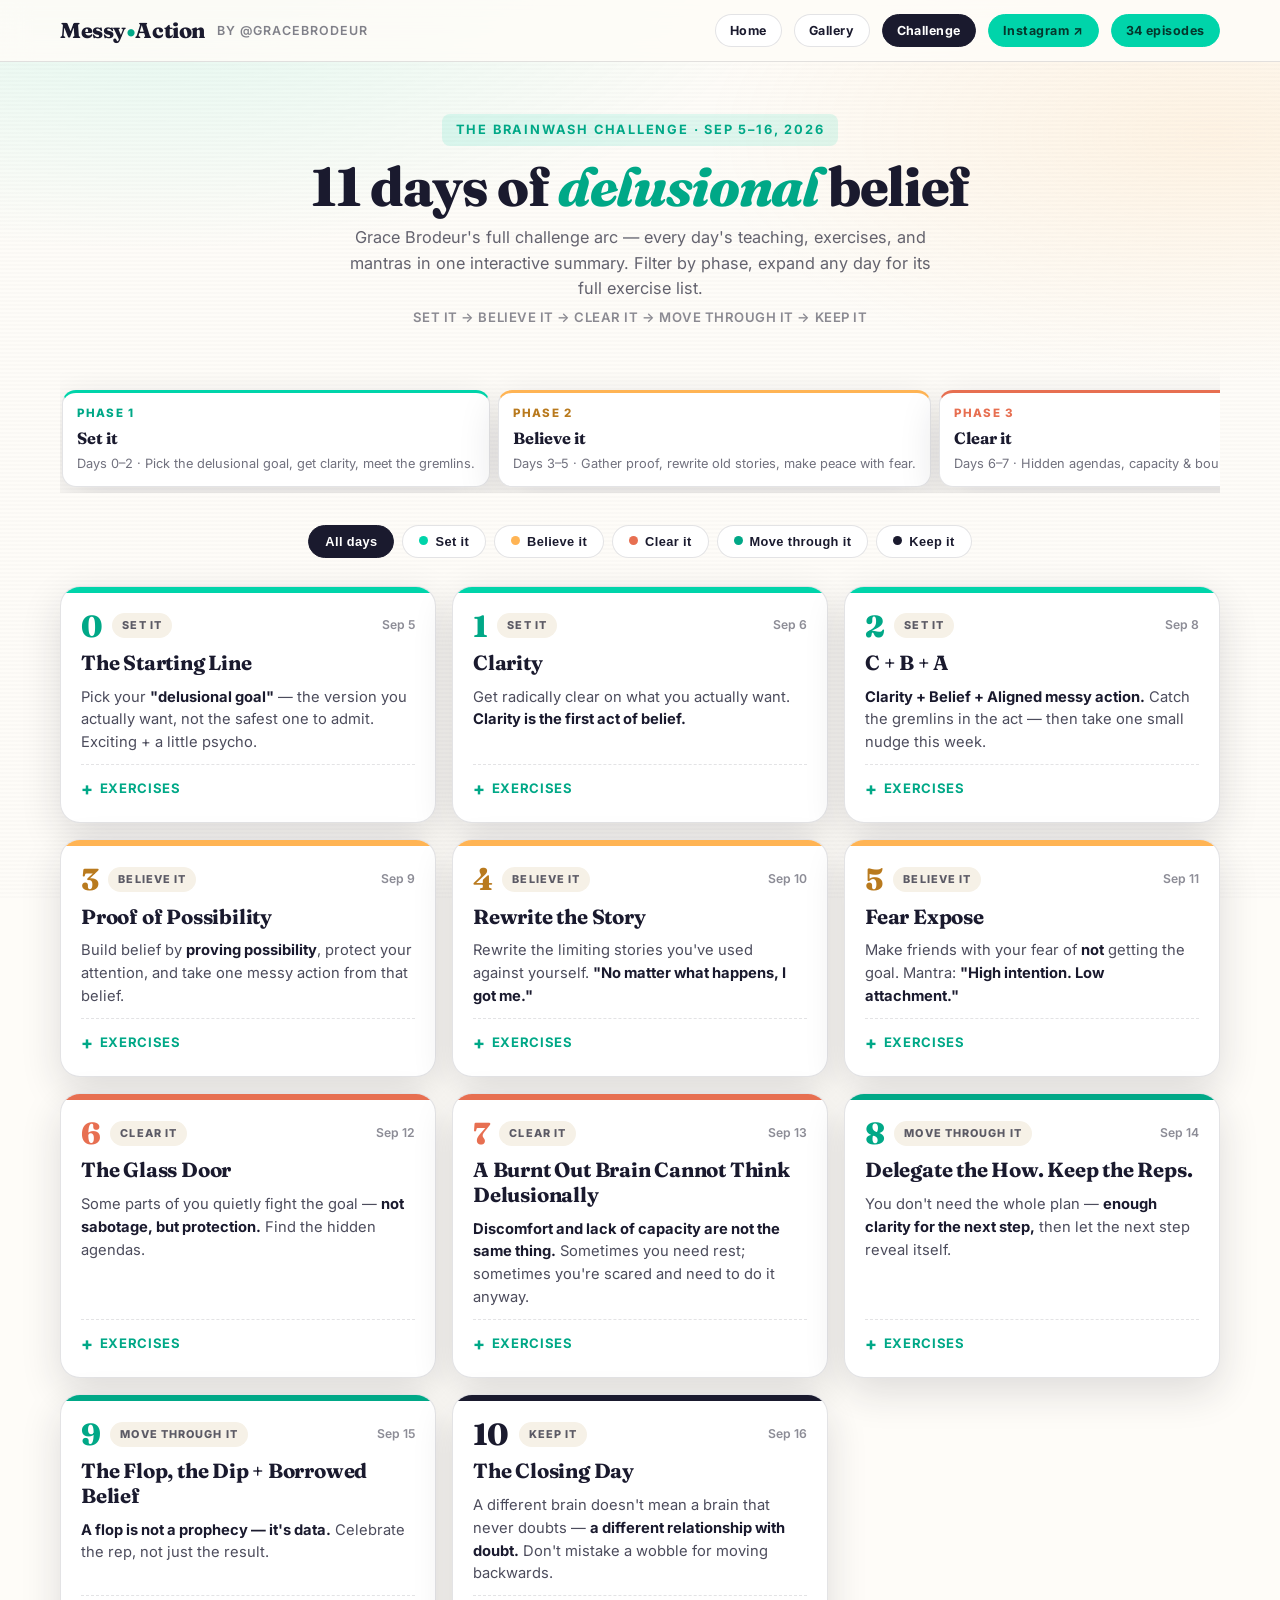
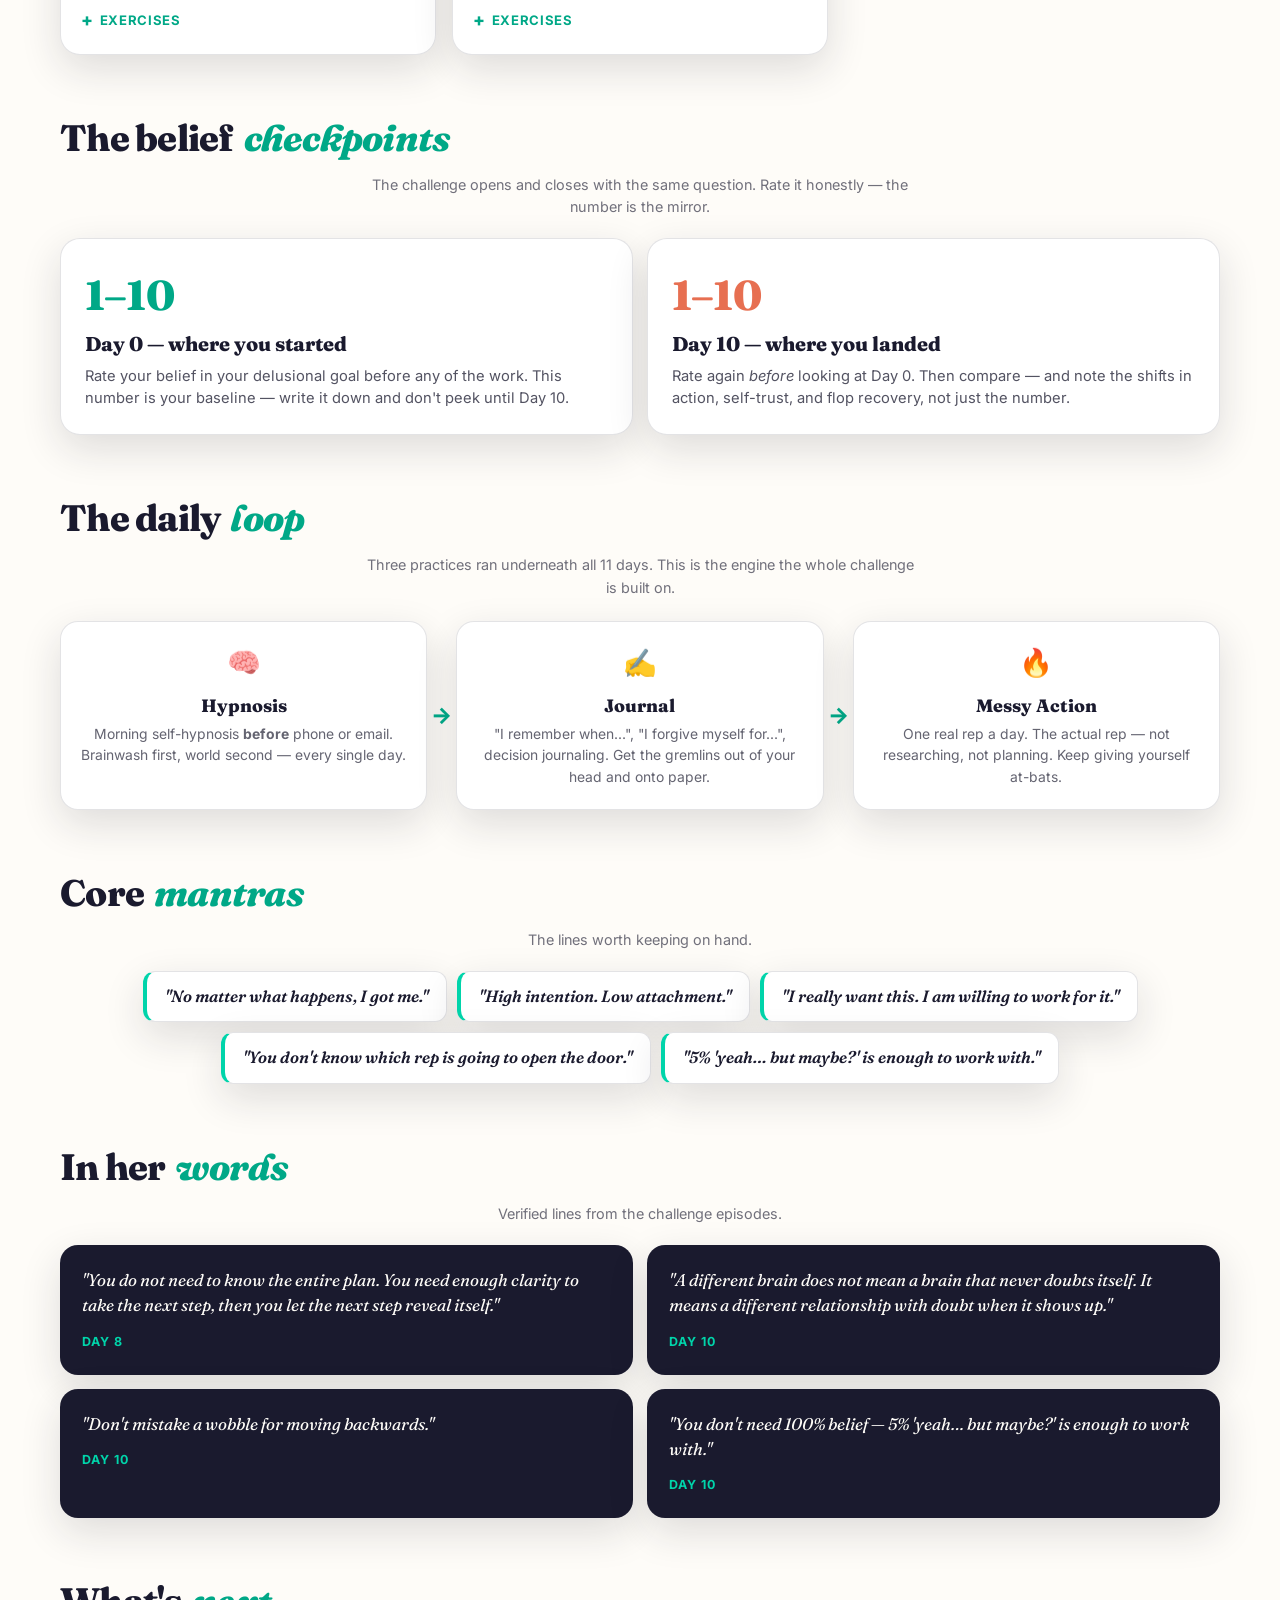
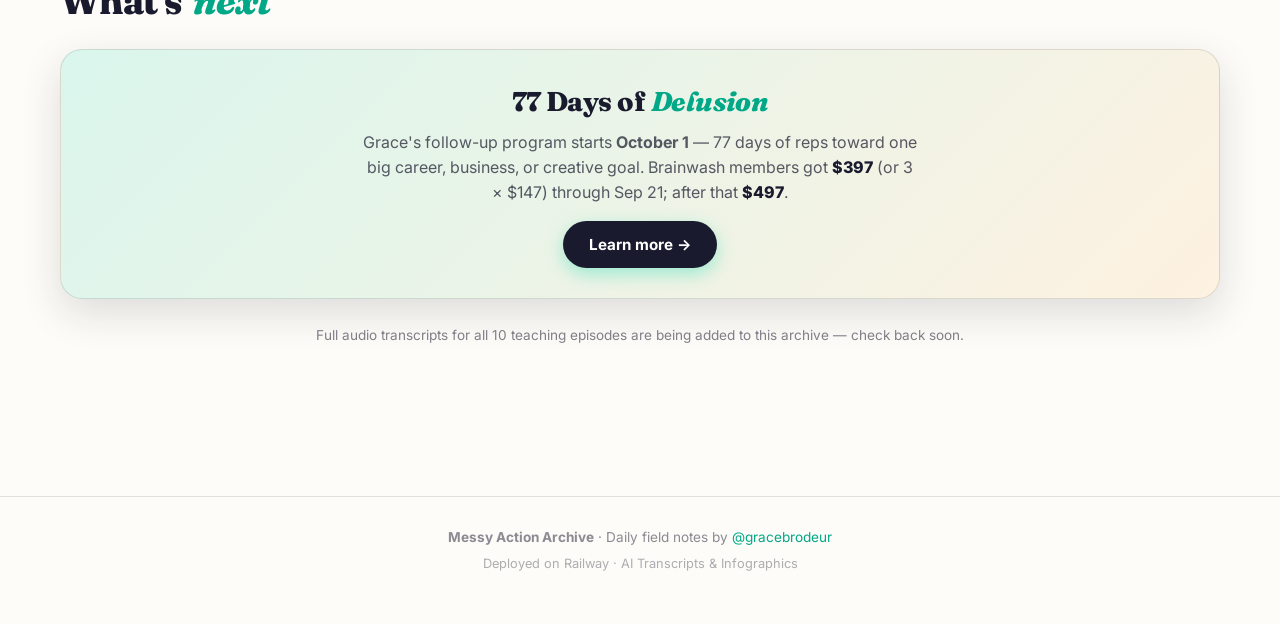
==== challenge.html @ f02cc0b3 "Add Challenge tab: Brainwash Challenge 11-day interactive summary" ====
<!DOCTYPE html>
<html lang="en">
<head>
<meta charset="UTF-8">
<meta name="viewport" content="width=device-width, initial-scale=1.0, viewport-fit=cover">
<meta name="theme-color" content="#FEFCF8">
<title>The Brainwash Challenge — Messy Action</title>
<link rel="preconnect" href="https://fonts.googleapis.com">
<link rel="preconnect" href="https://fonts.gstatic.com" crossorigin>
<link href="https://fonts.googleapis.com/css2?family=Fraunces:ital,opsz,wght@0,9..144,300..900;1,9..144,300..900&family=Inter:wght@400;500;600;700&display=swap" rel="stylesheet">
<link rel="stylesheet" href="styles.css">
<style>
  .ch-hero { padding: 26px 0 34px; text-align: center; display: flex; flex-direction: column; align-items: center; }
  .ch-kicker { display: inline-block; font-size: .8rem; font-weight: 700; letter-spacing: .14em; text-transform: uppercase; color: var(--teal-deep); margin-bottom: 12px; background: rgba(0,212,170,.12); padding: 6px 14px; border-radius: 8px; }
  .ch-title { font-family: var(--serif); font-weight: 800; font-size: clamp(2.2rem, 5vw, 3.4rem); line-height: 1.05; letter-spacing: -.025em; margin-bottom: 10px; max-width: 820px; }
  .ch-title em { font-style: italic; color: var(--teal-deep); }
  .ch-sub { font-size: 1.02rem; color: rgba(26,26,46,.68); max-width: 600px; margin-bottom: 6px; }
  .ch-meta { font-size: .82rem; color: rgba(26,26,46,.5); font-weight: 600; letter-spacing: .04em; }

  .arc-strip { display: flex; gap: 8px; overflow-x: auto; padding: 18px 2px 6px; margin: 10px 0 4px; -webkit-overflow-scrolling: touch; }
  .arc-step { flex: 1 0 auto; min-width: 150px; background: #fff; border: 1px solid var(--line); border-radius: 14px; padding: 12px 14px; box-shadow: var(--shadow); text-align: left; }
  .arc-step .n { font-size: .72rem; font-weight: 800; letter-spacing: .1em; text-transform: uppercase; margin-bottom: 4px; }
  .arc-step .t { font-family: var(--serif); font-weight: 700; font-size: 1.02rem; margin-bottom: 2px; }
  .arc-step .d { font-size: .8rem; color: rgba(26,26,46,.62); }
  .arc-step.p1 .n { color: var(--teal-deep); } .arc-step.p1 { border-top: 3px solid var(--teal); }
  .arc-step.p2 .n { color: #b97a1e; } .arc-step.p2 { border-top: 3px solid var(--warm); }
  .arc-step.p3 .n { color: var(--clay); } .arc-step.p3 { border-top: 3px solid var(--clay); }
  .arc-step.p4 .n { color: var(--teal-deep); } .arc-step.p4 { border-top: 3px solid var(--teal-deep); }
  .arc-step.p5 .n { color: var(--ink); } .arc-step.p5 { border-top: 3px solid var(--ink); }

  .filters { display: flex; gap: 8px; flex-wrap: wrap; justify-content: center; margin: 22px 0 6px; position: sticky; top: 64px; z-index: 20; padding: 10px 0; }
  .fbtn { font-size: .8rem; font-weight: 700; letter-spacing: .03em; padding: 8px 16px; border-radius: 999px; border: 1px solid var(--line); background: #fff; color: var(--ink); cursor: pointer; transition: all .15s; }
  .fbtn:hover { border-color: var(--teal); color: var(--teal-deep); }
  .fbtn.active { background: var(--ink); border-color: var(--ink); color: #fff; }
  .fbtn .sw { display: inline-block; width: 9px; height: 9px; border-radius: 50%; margin-right: 7px; vertical-align: 1px; }

  .day-grid { display: grid; grid-template-columns: 1fr; gap: 16px; margin-top: 18px; }
  @media (min-width: 720px) { .day-grid { grid-template-columns: 1fr 1fr; } }
  @media (min-width: 1080px) { .day-grid { grid-template-columns: 1fr 1fr 1fr; } }
  .day-card { background: #fff; border: 1px solid var(--line); border-radius: 20px; overflow: hidden; box-shadow: var(--shadow); display: flex; flex-direction: column; transition: transform .2s ease, box-shadow .2s ease; }
  .day-card:hover { transform: translateY(-3px); box-shadow: var(--shadow-lg); }
  .day-card .band { height: 6px; }
  .day-card.p1 .band { background: var(--teal); } .day-card.p2 .band { background: var(--warm); }
  .day-card.p3 .band { background: var(--clay); } .day-card.p4 .band { background: var(--teal-deep); }
  .day-card.p5 .band { background: var(--ink); }
  .day-card .inner { padding: 18px 20px 20px; display: flex; flex-direction: column; gap: 10px; flex: 1; }
  .day-top { display: flex; align-items: center; gap: 10px; }
  .day-num { font-family: var(--serif); font-weight: 800; font-size: 1.9rem; line-height: 1; letter-spacing: -.02em; }
  .day-card.p1 .day-num { color: var(--teal-deep); } .day-card.p2 .day-num { color: #b97a1e; }
  .day-card.p3 .day-num { color: var(--clay); } .day-card.p4 .day-num { color: var(--teal-deep); }
  .day-card.p5 .day-num { color: var(--ink); }
  .phase-tag { font-size: .68rem; font-weight: 800; letter-spacing: .1em; text-transform: uppercase; padding: 4px 10px; border-radius: 999px; background: var(--paper-2); color: rgba(26,26,46,.7); }
  .day-date { margin-left: auto; font-size: .76rem; font-weight: 600; color: rgba(26,26,46,.5); }
  .day-title { font-family: var(--serif); font-weight: 700; font-size: 1.28rem; letter-spacing: -.01em; line-height: 1.2; }
  .day-key { font-size: .92rem; color: rgba(26,26,46,.78); }
  .day-key strong { color: var(--ink); }
  details.ex { border-top: 1px dashed var(--line); padding-top: 10px; margin-top: auto; }
  details.ex summary { cursor: pointer; font-size: .82rem; font-weight: 700; letter-spacing: .05em; text-transform: uppercase; color: var(--teal-deep); list-style: none; display: flex; align-items: center; gap: 6px; }
  details.ex summary::-webkit-details-marker { display: none; }
  details.ex summary::before { content: "+"; font-size: 1.1rem; font-weight: 800; }
  details.ex[open] summary::before { content: "–"; }
  details.ex ul { margin: 10px 0 2px 2px; padding: 0; list-style: none; display: flex; flex-direction: column; gap: 8px; }
  details.ex li { font-size: .88rem; color: rgba(26,26,46,.8); padding-left: 18px; position: relative; }
  details.ex li::before { content: "▸"; position: absolute; left: 0; color: var(--teal-deep); font-weight: 800; }

  .section-head { margin: 54px 0 6px; text-align: center; }
  .section-head h2 { font-family: var(--serif); font-weight: 800; font-size: clamp(1.6rem, 3.4vw, 2.3rem); letter-spacing: -.02em; }
  .section-head h2 em { font-style: italic; color: var(--teal-deep); }
  .section-head p { color: rgba(26,26,46,.62); max-width: 560px; margin: 8px auto 0; }

  .checkpoint { display: grid; grid-template-columns: 1fr; gap: 14px; margin-top: 20px; }
  @media (min-width: 720px) { .checkpoint { grid-template-columns: 1fr 1fr; } }
  .cp-card { background: #fff; border: 1px solid var(--line); border-radius: 20px; padding: 24px; box-shadow: var(--shadow); }
  .cp-card h3 { font-family: var(--serif); font-size: 1.25rem; font-weight: 800; margin-bottom: 6px; }
  .cp-card p { font-size: .92rem; color: rgba(26,26,46,.75); }
  .cp-card .big { font-family: var(--serif); font-weight: 800; font-size: 2.6rem; color: var(--teal-deep); letter-spacing: -.02em; }
  .cp-card.late .big { color: var(--clay); }

  .loop { display: flex; flex-direction: column; gap: 0; margin-top: 22px; align-items: stretch; }
  @media (min-width: 720px) { .loop { flex-direction: row; align-items: stretch; } }
  .loop-step { flex: 1; background: #fff; border: 1px solid var(--line); border-radius: 18px; padding: 20px; box-shadow: var(--shadow); text-align: center; }
  .loop-step .ic { font-size: 1.7rem; }
  .loop-step h3 { font-family: var(--serif); font-weight: 800; font-size: 1.12rem; margin: 8px 0 4px; }
  .loop-step p { font-size: .87rem; color: rgba(26,26,46,.68); }
  .loop-arrow { display: flex; align-items: center; justify-content: center; font-size: 1.4rem; color: var(--teal-deep); font-weight: 800; padding: 6px 4px; }

  .mantras { display: flex; flex-wrap: wrap; gap: 10px; justify-content: center; margin-top: 20px; }
  .mantra { font-family: var(--serif); font-style: italic; font-weight: 600; font-size: 1.02rem; background: #fff; border: 1px solid var(--line); border-left: 4px solid var(--teal); border-radius: 12px; padding: 12px 18px; box-shadow: var(--shadow); }

  .quotes { display: grid; grid-template-columns: 1fr; gap: 14px; margin-top: 20px; }
  @media (min-width: 720px) { .quotes { grid-template-columns: 1fr 1fr; } }
  .quote-card { background: var(--ink); color: #FEFCF8; border-radius: 18px; padding: 22px; box-shadow: var(--shadow); }
  .quote-card blockquote { font-family: var(--serif); font-style: italic; font-size: 1.06rem; line-height: 1.5; margin: 0 0 10px; }
  .quote-card cite { font-style: normal; font-size: .78rem; font-weight: 700; letter-spacing: .08em; text-transform: uppercase; color: var(--teal); }

  .next-card { margin-top: 20px; background: linear-gradient(135deg, rgba(0,212,170,.14), rgba(255,180,84,.14)); border: 1px solid var(--line); border-radius: 22px; padding: 30px 26px; text-align: center; box-shadow: var(--shadow); }
  .next-card h3 { font-family: var(--serif); font-weight: 800; font-size: 1.7rem; letter-spacing: -.02em; margin-bottom: 8px; }
  .next-card h3 em { font-style: italic; color: var(--teal-deep); }
  .next-card p { color: rgba(26,26,46,.72); max-width: 560px; margin: 0 auto 16px; }
  .next-card .price { font-weight: 800; color: var(--ink); }
  .cta-btn { display: inline-block; background: var(--ink); color: #fff; font-weight: 700; padding: 12px 26px; border-radius: 999px; text-decoration: none; transition: background .15s; }
  .cta-btn:hover { background: var(--teal-deep); color: #fff; }

  .transcript-note { margin-top: 26px; text-align: center; font-size: .85rem; color: rgba(26,26,46,.55); }
</style>
</head>
<body>

<header>
  <div class="nav">
    <a class="logo" href="index.html">Messy<span class="dot">•</span>Action</a>
    <div class="creator">by <a href="https://www.instagram.com/gracebrodeur/" target="_blank" rel="noopener">@gracebrodeur</a></div>
    <div class="spacer"></div>
    <a class="pill" href="index.html">Home</a>
    <a class="pill" href="gallery.html">Gallery</a>
    <a class="pill active" href="challenge.html">Challenge</a>
    <a class="pill teal" href="https://www.instagram.com/gracebrodeur/" target="_blank" rel="noopener">Instagram ↗</a>
    <span class="pill teal" id="pillCount">— episodes</span>
  </div>
</header>

<main>
  <div class="ch-hero">
    <span class="ch-kicker">The Brainwash Challenge · Sep 5–16, 2026</span>
    <h1 class="ch-title">11 days of <em>delusional</em> belief</h1>
    <p class="ch-sub">Grace Brodeur's full challenge arc — every day's teaching, exercises, and mantras in one interactive summary. Filter by phase, expand any day for its full exercise list.</p>
    <p class="ch-meta">SET IT → BELIEVE IT → CLEAR IT → MOVE THROUGH IT → KEEP IT</p>
  </div>

  <div class="arc-strip" id="arcStrip">
    <div class="arc-step p1"><div class="n">Phase 1</div><div class="t">Set it</div><div class="d">Days 0–2 · Pick the delusional goal, get clarity, meet the gremlins.</div></div>
    <div class="arc-step p2"><div class="n">Phase 2</div><div class="t">Believe it</div><div class="d">Days 3–5 · Gather proof, rewrite old stories, make peace with fear.</div></div>
    <div class="arc-step p3"><div class="n">Phase 3</div><div class="t">Clear it</div><div class="d">Days 6–7 · Hidden agendas, capacity &amp; boundaries.</div></div>
    <div class="arc-step p4"><div class="n">Phase 4</div><div class="t">Move through it</div><div class="d">Days 8–9 · Messy reps, flop protocol, borrowed belief.</div></div>
    <div class="arc-step p5"><div class="n">Phase 5</div><div class="t">Keep it</div><div class="d">Day 10 · Re-rate belief, keep brainwashing for life.</div></div>
  </div>

  <div class="filters" id="filters">
    <button class="fbtn active" data-phase="all">All days</button>
    <button class="fbtn" data-phase="p1"><span class="sw" style="background:#00D4AA"></span>Set it</button>
    <button class="fbtn" data-phase="p2"><span class="sw" style="background:#FFB454"></span>Believe it</button>
    <button class="fbtn" data-phase="p3"><span class="sw" style="background:#E76F51"></span>Clear it</button>
    <button class="fbtn" data-phase="p4"><span class="sw" style="background:#00A887"></span>Move through it</button>
    <button class="fbtn" data-phase="p5"><span class="sw" style="background:#1A1A2E"></span>Keep it</button>
  </div>

  <div class="day-grid" id="dayGrid">

    <article class="day-card p1" data-phase="p1">
      <div class="band"></div><div class="inner">
        <div class="day-top"><span class="day-num">0</span><span class="phase-tag">Set it</span><span class="day-date">Sep 5</span></div>
        <h3 class="day-title">The Starting Line</h3>
        <p class="day-key">Pick your <strong>"delusional goal"</strong> — the version you actually want, not the safest one to admit. Exciting + a little psycho.</p>
        <details class="ex"><summary>Exercises</summary><ul>
          <li>Write down your delusional goal — the real one, not the safe one.</li>
          <li>Rate your belief in it <strong>1–10</strong> right now (you re-rate on Day 10).</li>
          <li>Begin the ritual: morning self-hypnosis <strong>before</strong> phone or email, daily through the whole challenge.</li>
        </ul></details>
      </div>
    </article>

    <article class="day-card p1" data-phase="p1">
      <div class="band"></div><div class="inner">
        <div class="day-top"><span class="day-num">1</span><span class="phase-tag">Set it</span><span class="day-date">Sep 6</span></div>
        <h3 class="day-title">Clarity</h3>
        <p class="day-key">Get radically clear on what you actually want. <strong>Clarity is the first act of belief.</strong></p>
        <details class="ex"><summary>Exercises</summary><ul>
          <li>20-minute journaling date, phone in another room: <em>If I couldn't fail, what would I want? Where is curiosity pulling me? What made my ears perk up before I shut it down? What do I already know I want?</em></li>
          <li>Morning self-hypnosis before phone/email, then write down what came up.</li>
          <li>Share one honest answer in the group chat.</li>
        </ul></details>
      </div>
    </article>

    <article class="day-card p1" data-phase="p1">
      <div class="band"></div><div class="inner">
        <div class="day-top"><span class="day-num">2</span><span class="phase-tag">Set it</span><span class="day-date">Sep 8</span></div>
        <h3 class="day-title">C + B + A</h3>
        <p class="day-key"><strong>Clarity + Belief + Aligned messy action.</strong> Catch the gremlins in the act — then take one small nudge this week.</p>
        <details class="ex"><summary>Exercises</summary><ul>
          <li><strong>Clarity:</strong> name what you actually want (or journal what you don't want, to rule doors out).</li>
          <li><strong>Belief:</strong> name your biggest blocks — catch the gremlins in the act.</li>
          <li><strong>Aligned messy action:</strong> pick ONE small nudge and do it this week.</li>
          <li>Post "Day 2 ✅" plus your nudge in Wins &amp; Messy Action.</li>
        </ul></details>
      </div>
    </article>

    <article class="day-card p2" data-phase="p2">
      <div class="band"></div><div class="inner">
        <div class="day-top"><span class="day-num">3</span><span class="phase-tag">Believe it</span><span class="day-date">Sep 9</span></div>
        <h3 class="day-title">Proof of Possibility</h3>
        <p class="day-key">Build belief by <strong>proving possibility</strong>, protect your attention, and take one messy action from that belief.</p>
        <details class="ex"><summary>Exercises</summary><ul>
          <li>Decision journaling: write your objections ("I'm not ready because…", "I need to figure out…", "This isn't a good time because…") and sort fear vs. genuine blockers.</li>
          <li>Proof-of-Possibility File: list at least <strong>10 pieces of evidence</strong> your goal is possible (examples, your past wins, skills you can learn).</li>
          <li>Set at least one attention boundary: mute/unfollow, app blocker, no-scroll morning.</li>
          <li>Bonus: build a 2–5 song "Out-Dance Your Overthinking" playlist.</li>
          <li>Take ONE messy action today.</li>
        </ul></details>
      </div>
    </article>

    <article class="day-card p2" data-phase="p2">
      <div class="band"></div><div class="inner">
        <div class="day-top"><span class="day-num">4</span><span class="phase-tag">Believe it</span><span class="day-date">Sep 10</span></div>
        <h3 class="day-title">Rewrite the Story</h3>
        <p class="day-key">Rewrite the limiting stories you've used against yourself. <strong>"No matter what happens, I got me."</strong></p>
        <details class="ex"><summary>Exercises</summary><ul>
          <li>"I remember when…" → what you understand now. <em>Ex: "I remember when I thought I was inconsistent. Now I understand consistency is a skill I can practice."</em></li>
          <li>"I forgive myself for…" — write as many as you need.</li>
          <li>Release it: safely burn the pages, or another meaningful ritual to put those stories to rest.</li>
          <li>Give yourself a gift: "What would bring me joy today?" — then actually do it.</li>
          <li>Messy action from self-trust.</li>
        </ul></details>
      </div>
    </article>

    <article class="day-card p2" data-phase="p2">
      <div class="band"></div><div class="inner">
        <div class="day-top"><span class="day-num">5</span><span class="phase-tag">Believe it</span><span class="day-date">Sep 11</span></div>
        <h3 class="day-title">Fear Expose</h3>
        <p class="day-key">Make friends with your fear of <strong>not</strong> getting the goal. Mantra: <strong>"High intention. Low attachment."</strong></p>
        <details class="ex"><summary>Exercises</summary><ul>
          <li>Name every fear. For each: "What would I let that mean about me?" Then make peace with the worst case.</li>
          <li>Journal: "If this happened, why would I still be okay? What would I do? How could I make the best of it?"</li>
          <li>Build a safety plan — you can handle more than you think.</li>
          <li>Internal why: "If I fully show up for this goal, who do I become?"</li>
          <li>Own your external desires — no need to turn every desire into a saintly mission.</li>
          <li>Listen: Hypnosis Audio 3 + Embodiment Audio.</li>
        </ul></details>
      </div>
    </article>

    <article class="day-card p3" data-phase="p3">
      <div class="band"></div><div class="inner">
        <div class="day-top"><span class="day-num">6</span><span class="phase-tag">Clear it</span><span class="day-date">Sep 12</span></div>
        <h3 class="day-title">The Glass Door</h3>
        <p class="day-key">Some parts of you quietly fight the goal — <strong>not sabotage, but protection.</strong> Find the hidden agendas.</p>
        <details class="ex"><summary>Exercises</summary><ul>
          <li>Write your goal at the top of a fresh page, finish: <em>"If I actually got this, the bad thing that might happen is…"</em></li>
          <li>Gremlin protection audit: next to each fear, write <em>"This gremlin is protecting me from…"</em> (being judged, being seen, failing publicly, more responsibility…).</li>
          <li>Turn each hidden agenda into an "I remember when…" and put the old program in the past.</li>
          <li>Do a hypnosis track today.</li>
          <li>Reflect: what have you done since joining that last week's you would have avoided? What shifts have you noticed in six days?</li>
        </ul></details>
      </div>
    </article>

    <article class="day-card p3" data-phase="p3">
      <div class="band"></div><div class="inner">
        <div class="day-top"><span class="day-num">7</span><span class="phase-tag">Clear it</span><span class="day-date">Sep 13</span></div>
        <h3 class="day-title">A Burnt Out Brain Cannot Think Delusionally</h3>
        <p class="day-key"><strong>Discomfort and lack of capacity are not the same thing.</strong> Sometimes you need rest; sometimes you're scared and need to do it anyway.</p>
        <details class="ex"><summary>Exercises</summary><ul>
          <li>Capacity delusion audit: "What is currently eating the space my goal needs?" → "Is this actually draining my capacity, or simply uncomfortable?"</li>
          <li>Choose ONE boundary this week (sleep, screen time, saying no, asking for help, pausing something, delegating) and put it in place.</li>
          <li>Decide what you're protecting: "What am I willing to protect for this goal, even when it's inconvenient?"</li>
          <li>Resentment audit: where are you resentful — and where do you have more power to change it than you've admitted?</li>
          <li>Do your brainwashing (hypnosis) + Messy Action.</li>
        </ul></details>
      </div>
    </article>

    <article class="day-card p4" data-phase="p4">
      <div class="band"></div><div class="inner">
        <div class="day-top"><span class="day-num">8</span><span class="phase-tag">Move through it</span><span class="day-date">Sep 14</span></div>
        <h3 class="day-title">Delegate the How. Keep the Reps.</h3>
        <p class="day-key">You don't need the whole plan — <strong>enough clarity for the next step,</strong> then let the next step reveal itself.</p>
        <details class="ex"><summary>Exercises</summary><ul>
          <li>15 scary minutes of Messy Action: pick the smallest scary rep you've been circling and DO it today. Not researching. Not planning. The actual rep.</li>
          <li>Delegate the how: write down anything you're stuck on before bed and hand it over — the universe, or your subconscious.</li>
          <li>Share your rep: post "Day 8 + what your 15-minute rep was." <em>You don't know which rep is going to open the door. Keep giving yourself at-bats.</em></li>
        </ul></details>
      </div>
    </article>

    <article class="day-card p4" data-phase="p4">
      <div class="band"></div><div class="inner">
        <div class="day-top"><span class="day-num">9</span><span class="phase-tag">Move through it</span><span class="day-date">Sep 15</span></div>
        <h3 class="day-title">The Flop, the Dip + Borrowed Belief</h3>
        <p class="day-key"><strong>A flop is not a prophecy — it's data.</strong> Celebrate the rep, not just the result.</p>
        <details class="ex"><summary>Exercises</summary><ul>
          <li>Build your Evidence Log: every piece of evidence from the last 9 days that your goal is possible. Internal evidence counts — scary actions taken, beliefs shifted, faster recoveries.</li>
          <li>Create a Flop Protocol: <em>"WHEN SOMETHING FLOPS, I WILL…"</em> — decide your response now, before your gremlin decides for you.</li>
          <li>Borrowed belief: when your own belief dips, borrow someone else's. Ask whose belief you can borrow.</li>
          <li>Reflect: "Where do I usually stop?" / "What do I usually make a flop mean about me?" / "After Day 10, this goal needs __ from me."</li>
          <li>Celebrate a flop: post "Day 9 ✅" + something you did that did NOT immediately work.</li>
        </ul></details>
      </div>
    </article>

    <article class="day-card p5" data-phase="p5">
      <div class="band"></div><div class="inner">
        <div class="day-top"><span class="day-num">10</span><span class="phase-tag">Keep it</span><span class="day-date">Sep 16</span></div>
        <h3 class="day-title">The Closing Day</h3>
        <p class="day-key">A different brain doesn't mean a brain that never doubts — <strong>a different relationship with doubt.</strong> Don't mistake a wobble for moving backwards.</p>
        <details class="ex"><summary>Exercises</summary><ul>
          <li>Rate your belief 1–10 again <strong>BEFORE</strong> looking at your Day 0 number, then compare.</li>
          <li>Note shifts: actions, thoughts, fear, self-trust, flop recovery, what you now believe is possible.</li>
          <li>Revisit the goal: if it still feels expansive, exciting + a little psycho, keep it. If you could go bigger — go bigger. Write: "MY DELUSIONAL GOAL IS: ___"</li>
          <li>Finish yesterday's rep: "After Day 10, this goal needs ___ from me" — then do ONE thing today that honors it.</li>
          <li>Keep brainwashing: no Day 11. Hypnosis before phone, lifetime access, journaling, Messy Action as continual practice.</li>
          <li>Remember: <strong>you don't need 100% belief — 5% "yeah… but maybe?" is enough to work with.</strong></li>
        </ul></details>
      </div>
    </article>

  </div>

  <div class="section-head">
    <h2>The belief <em>checkpoints</em></h2>
    <p>The challenge opens and closes with the same question. Rate it honestly — the number is the mirror.</p>
  </div>
  <div class="checkpoint">
    <div class="cp-card">
      <div class="big">1–10</div>
      <h3>Day 0 — where you started</h3>
      <p>Rate your belief in your delusional goal before any of the work. This number is your baseline — write it down and don't peek until Day 10.</p>
    </div>
    <div class="cp-card late">
      <div class="big">1–10</div>
      <h3>Day 10 — where you landed</h3>
      <p>Rate again <em>before</em> looking at Day 0. Then compare — and note the shifts in action, self-trust, and flop recovery, not just the number.</p>
    </div>
  </div>

  <div class="section-head">
    <h2>The daily <em>loop</em></h2>
    <p>Three practices ran underneath all 11 days. This is the engine the whole challenge is built on.</p>
  </div>
  <div class="loop">
    <div class="loop-step">
      <div class="ic">🧠</div>
      <h3>Hypnosis</h3>
      <p>Morning self-hypnosis <strong>before</strong> phone or email. Brainwash first, world second — every single day.</p>
    </div>
    <div class="loop-arrow">→</div>
    <div class="loop-step">
      <div class="ic">✍️</div>
      <h3>Journal</h3>
      <p>"I remember when…", "I forgive myself for…", decision journaling. Get the gremlins out of your head and onto paper.</p>
    </div>
    <div class="loop-arrow">→</div>
    <div class="loop-step">
      <div class="ic">🔥</div>
      <h3>Messy Action</h3>
      <p>One real rep a day. The actual rep — not researching, not planning. Keep giving yourself at-bats.</p>
    </div>
  </div>

  <div class="section-head">
    <h2>Core <em>mantras</em></h2>
    <p>The lines worth keeping on hand.</p>
  </div>
  <div class="mantras">
    <div class="mantra">"No matter what happens, I got me."</div>
    <div class="mantra">"High intention. Low attachment."</div>
    <div class="mantra">"I really want this. I am willing to work for it."</div>
    <div class="mantra">"You don't know which rep is going to open the door."</div>
    <div class="mantra">"5% 'yeah… but maybe?' is enough to work with."</div>
  </div>

  <div class="section-head">
    <h2>In her <em>words</em></h2>
    <p>Verified lines from the challenge episodes.</p>
  </div>
  <div class="quotes">
    <div class="quote-card"><blockquote>"You do not need to know the entire plan. You need enough clarity to take the next step, then you let the next step reveal itself."</blockquote><cite>Day 8</cite></div>
    <div class="quote-card"><blockquote>"A different brain does not mean a brain that never doubts itself. It means a different relationship with doubt when it shows up."</blockquote><cite>Day 10</cite></div>
    <div class="quote-card"><blockquote>"Don't mistake a wobble for moving backwards."</blockquote><cite>Day 10</cite></div>
    <div class="quote-card"><blockquote>"You don't need 100% belief — 5% 'yeah… but maybe?' is enough to work with."</blockquote><cite>Day 10</cite></div>
  </div>

  <div class="section-head">
    <h2>What's <em>next</em></h2>
  </div>
  <div class="next-card">
    <h3>77 Days of <em>Delusion</em></h3>
    <p>Grace's follow-up program starts <strong>October 1</strong> — 77 days of reps toward one big career, business, or creative goal. Brainwash members got <span class="price">$397</span> (or 3 × $147) through Sep 21; after that <span class="price">$497</span>.</p>
    <a class="cta-btn" href="https://gracebrodeur.com/77-days-of-delusion/" target="_blank" rel="noopener">Learn more →</a>
  </div>

  <p class="transcript-note">Full audio transcripts for all 10 teaching episodes are being added to this archive — check back soon.</p>
</main>

<footer>
  <div><b>Messy Action Archive</b> · Daily field notes by <a href="https://www.instagram.com/gracebrodeur/" target="_blank" rel="noopener">@gracebrodeur</a></div>
  <div style="margin-top:6px; font-size:.8rem; opacity:.7">Deployed on Railway · AI Transcripts & Infographics</div>
</footer>

<script src="app.js"></script>
<script>
  (function () {
    var btns = document.querySelectorAll('#filters .fbtn');
    var cards = document.querySelectorAll('#dayGrid .day-card');
    btns.forEach(function (b) {
      b.addEventListener('click', function () {
        btns.forEach(function (x) { x.classList.remove('active'); });
        b.classList.add('active');
        var ph = b.getAttribute('data-phase');
        cards.forEach(function (c) {
          c.style.display = (ph === 'all' || c.getAttribute('data-phase') === ph) ? '' : 'none';
        });
      });
    });
  })();
</script>
</body>
</html>
---- styles.css ----
:root {
  --paper: #FEFCF8;
  --paper-2: #F6F1E7;
  --ink: #1A1A2E;
  --teal: #00D4AA;
  --teal-deep: #00A887;
  --warm: #FFB454;
  --clay: #E76F51;
  --line: rgba(26,26,46,.12);
  --shadow: 0 14px 40px rgba(26,26,46,.14);
  --shadow-lg: 0 22px 60px rgba(26,26,46,.22);
  --serif: "Fraunces", Georgia, serif;
  --sans: "Inter", -apple-system, BlinkMacSystemFont, "Segoe UI", sans-serif;
}
* { box-sizing: border-box; margin: 0; padding: 0; -webkit-tap-highlight-color: transparent; }
html { scroll-behavior: smooth; }
body {
  background: var(--paper);
  color: var(--ink);
  font-family: var(--sans);
  font-size: 16px;
  line-height: 1.55;
  overflow-x: hidden;
}
body::before {
  content: ""; position: fixed; inset: 0; z-index: -1; pointer-events: none;
  background:
    radial-gradient(ellipse 90% 60% at 12% -5%, rgba(0,212,170,.12), transparent 55%),
    radial-gradient(ellipse 80% 55% at 95% 15%, rgba(255,180,84,.12), transparent 50%),
    repeating-linear-gradient(0deg, transparent 0 2px, rgba(26,26,46,.015) 2px 4px);
}

header {
  position: sticky; top: 0; z-index: 50;
  background: rgba(254,252,248,.88);
  backdrop-filter: blur(14px); -webkit-backdrop-filter: blur(14px);
  border-bottom: 1px solid var(--line);
}
.nav {
  max-width: 1200px; margin: 0 auto; padding: 14px 20px;
  display: flex; align-items: center; gap: 12px;
}
.nav a { text-decoration: none; color: inherit; }
.nav .logo {
  font-family: var(--serif); font-weight: 800; font-size: 1.35rem; letter-spacing: -.02em;
  color: var(--ink);
}
.nav .logo .dot { color: var(--teal-deep); }
.nav .creator { font-size: .78rem; color: rgba(26,26,46,.55); font-weight: 600; letter-spacing: .08em; text-transform: uppercase; }
.nav .creator a { color: rgba(26,26,46,.55); }
.nav .creator a:hover { color: var(--teal-deep); }
.nav .spacer { flex: 1; }
.pill {
  font-size: .78rem; font-weight: 700; letter-spacing: .04em;
  padding: 6px 14px; border-radius: 999px;
  border: 1px solid var(--line); background: #fff; color: var(--ink);
  transition: background .15s, color .15s, border-color .15s;
}
.pill:hover { border-color: var(--teal); color: var(--teal-deep); }
.pill.teal { background: var(--teal); border-color: var(--teal); color: #05362c; }
.pill.teal:hover { background: var(--teal-deep); border-color: var(--teal-deep); color: #fff; }
.pill.active { background: var(--ink); border-color: var(--ink); color: #fff; }
.pill.active:hover { color: #fff; }

main { max-width: 1200px; margin: 0 auto; padding: 26px 20px 90px; }

/* HERO SECTION */
.hero-section {
  padding: 20px 0 40px;
  display: flex; flex-direction: column; align-items: center; text-align: center;
}
.hero-kicker {
  display: inline-block; font-size: .8rem; font-weight: 700; letter-spacing: .14em;
  text-transform: uppercase; color: var(--teal-deep); margin-bottom: 12px;
  background: rgba(0,212,170,.12); padding: 6px 14px; border-radius: 8px;
}
.hero-title {
  font-family: var(--serif); font-weight: 800; font-size: clamp(2.2rem, 5vw, 3.6rem);
  line-height: 1.05; letter-spacing: -.025em; margin-bottom: 10px; max-width: 800px;
}
.hero-title em { font-style: italic; color: var(--teal-deep); }
.hero-sub { font-size: 1.05rem; color: rgba(26,26,46,.68); max-width: 580px; margin-bottom: 30px; }

/* HERO CARD CONTAINER (Single active card with swipe + arrows) */
.hero-card-stage {
  position: relative; width: 100%; max-width: 440px; margin: 0 auto;
  perspective: 1000px; touch-action: pan-y;
}
.hero-card {
  background: #fff; border: 1px solid var(--line); border-radius: 24px;
  overflow: hidden; box-shadow: var(--shadow-lg); cursor: pointer;
  transition: transform .25s ease, opacity .25s ease, box-shadow .25s ease;
  display: flex; flex-direction: column; text-align: left;
  position: relative;
}
.hero-card:hover { transform: translateY(-4px); box-shadow: 0 28px 70px rgba(26,26,46,.25); }
.hero-card .cover {
  position: relative; aspect-ratio: 9/16; width: 100%; background: var(--paper-2); overflow: hidden;
}
.hero-card .cover img { width: 100%; height: 100%; object-fit: cover; display: block; }
.hero-card .cover .click-hint {
  position: absolute; inset: 0; background: rgba(26,26,46,.22);
  display: flex; align-items: center; justify-content: center; opacity: 0; transition: opacity .2s ease;
}
.hero-card:hover .click-hint { opacity: 1; }
.hero-card .cover .click-hint span {
  background: rgba(254,252,248,.95); color: var(--ink); font-weight: 700; font-size: .88rem;
  padding: 10px 18px; border-radius: 999px; box-shadow: 0 8px 20px rgba(0,0,0,.2);
  backdrop-filter: blur(8px); display: flex; align-items: center; gap: 6px;
}

.hero-card .ep-badge {
  position: absolute; top: 16px; left: 16px; z-index: 2;
  background: var(--teal); color: #05362c; font-weight: 800; font-size: .85rem;
  padding: 6px 14px; border-radius: 999px; letter-spacing: .03em;
  box-shadow: 0 4px 12px rgba(0,0,0,.2);
}
.hero-card .date-badge {
  position: absolute; top: 16px; right: 16px; z-index: 2;
  background: rgba(26,26,46,.78); color: #fff; font-size: .78rem; font-weight: 600;
  padding: 6px 12px; border-radius: 999px; backdrop-filter: blur(6px);
}

.hero-card .body { padding: 20px 22px 22px; display: flex; flex-direction: column; gap: 10px; }
.hero-card .body h3 { font-family: var(--serif); font-weight: 700; font-size: 1.3rem; line-height: 1.2; }
.hero-card .body .msg { font-size: .95rem; color: rgba(26,26,46,.75); line-height: 1.45; }
.hero-card .body .quote {
  font-family: var(--serif); font-style: italic; font-size: 1rem;
  border-left: 3px solid var(--warm); padding-left: 12px; color: var(--ink); margin-top: 4px;
}
.hero-card .body .meta-bar {
  display: flex; justify-content: space-between; align-items: center; margin-top: 6px;
  border-top: 1px solid var(--line); padding-top: 10px;
}
.hero-card .body .tag {
  font-size: .72rem; font-weight: 700; letter-spacing: .06em; text-transform: uppercase;
  background: rgba(0,212,170,.14); color: var(--teal-deep); padding: 4px 10px; border-radius: 6px;
}
.hero-card .body .action-link {
  font-size: .82rem; font-weight: 700; color: var(--teal-deep); text-decoration: none;
  display: flex; align-items: center; gap: 4px;
}

/* NAVIGATION ARROWS FOR HERO */
.hero-nav {
  display: flex; align-items: center; justify-content: center; gap: 18px; margin-top: 20px;
}
.hero-nav-btn {
  width: 48px; height: 48px; border-radius: 50%; border: 1px solid var(--line);
  background: #fff; color: var(--ink); font-size: 1.2rem; cursor: pointer;
  display: grid; place-items: center; box-shadow: 0 4px 14px rgba(26,26,46,.08);
  transition: background .18s, transform .18s, color .18s;
}
.hero-nav-btn:hover { background: var(--teal); color: #05362c; border-color: var(--teal); }
.hero-nav-btn:active { transform: scale(.94); }
.hero-nav-btn:disabled { opacity: .3; cursor: default; pointer-events: none; }
.hero-indicator { font-size: .9rem; font-weight: 700; color: rgba(26,26,46,.6); letter-spacing: .02em; }

/* SEARCH & STATS */
.stats-row { display: flex; justify-content: center; gap: 12px; margin: 30px 0 20px; flex-wrap: wrap; }
.stat-badge {
  background: #fff; border: 1px solid var(--line); border-radius: 12px;
  padding: 8px 16px; font-size: .85rem; color: rgba(26,26,46,.7);
  box-shadow: 0 2px 8px rgba(26,26,46,.04);
}
.stat-badge b { font-family: var(--serif); color: var(--ink); font-size: 1.05rem; }

.searchbox {
  display: flex; align-items: center; gap: 10px; max-width: 560px; margin: 0 auto 40px;
  background: #fff; border: 1px solid var(--line); border-radius: 999px;
  padding: 12px 20px; box-shadow: 0 4px 16px rgba(26,26,46,.06);
}
.searchbox svg { flex: 0 0 auto; opacity: .5; }
.searchbox input {
  flex: 1; border: none; outline: none; font-family: var(--sans); font-size: .98rem;
  background: transparent; color: var(--ink);
}

/* GALLERY CTA (on home page) */
.gallery-cta {
  text-align: center; padding: 44px 24px; margin: 20px 0 40px;
  background: #fff; border: 1px solid var(--line); border-radius: 20px;
  box-shadow: 0 8px 24px rgba(26,26,46,.06);
}
.gallery-cta h2 { font-family: var(--serif); font-weight: 800; font-size: 1.7rem; letter-spacing: -.01em; margin-bottom: 8px; }
.gallery-cta p { color: rgba(26,26,46,.6); margin-bottom: 20px; }
.cta-btn {
  display: inline-block; padding: 13px 28px; border-radius: 999px;
  background: var(--teal); color: #05362c; font-weight: 700; font-size: .95rem; text-decoration: none;
  box-shadow: 0 6px 18px rgba(0,212,170,.35);
  transition: transform .18s, box-shadow .18s, background .18s;
}
.cta-btn:hover { transform: translateY(-2px); background: var(--teal-deep); color: #fff; box-shadow: 0 10px 24px rgba(0,212,170,.45); }

/* GALLERY SECTION */
.section-head { margin-bottom: 24px; text-align: left; }
.section-head h2 {
  font-family: var(--serif); font-weight: 800; font-size: 1.8rem; letter-spacing: -.01em;
  display: flex; align-items: center; gap: 10px;
}
.section-head h2 .tape {
  width: 32px; height: 12px; background: var(--warm); opacity: .85;
  border-radius: 2px; transform: rotate(-4deg); display: inline-block;
}
.section-head p { font-size: .9rem; color: rgba(26,26,46,.55); margin-top: 4px; }

.gallery-grid {
  display: grid; grid-template-columns: repeat(auto-fill, minmax(220px, 1fr)); gap: 20px;
}
.gallery-item {
  background: #fff; border: 1px solid var(--line); border-radius: 18px; overflow: hidden;
  box-shadow: 0 8px 24px rgba(26,26,46,.08); cursor: pointer; position: relative;
  transition: transform .2s ease, box-shadow .2s ease;
  display: flex; flex-direction: column;
}
.gallery-item:hover { transform: translateY(-5px); box-shadow: var(--shadow); }
.gallery-item .g-cover {
  aspect-ratio: 9/16; width: 100%; position: relative; background: var(--paper-2); overflow: hidden;
}
.gallery-item .g-cover img { width: 100%; height: 100%; object-fit: cover; display: block; }
.gallery-item .g-badge {
  position: absolute; top: 10px; left: 10px; z-index: 2;
  background: var(--teal); color: #05362c; font-weight: 800; font-size: .75rem;
  padding: 4px 9px; border-radius: 999px; box-shadow: 0 2px 8px rgba(0,0,0,.2);
}
.gallery-item .g-date {
  position: absolute; top: 10px; right: 10px; z-index: 2;
  background: rgba(26,26,46,.75); color: #fff; font-size: .7rem; font-weight: 600;
  padding: 4px 8px; border-radius: 999px; backdrop-filter: blur(4px);
}
.gallery-item .g-body { padding: 12px 14px 14px; flex: 1; display: flex; flex-direction: column; gap: 4px; }
.gallery-item .g-body h4 { font-family: var(--serif); font-weight: 700; font-size: 1rem; line-height: 1.25; }
.gallery-item .g-body .g-msg { font-size: .82rem; color: rgba(26,26,46,.7); display: -webkit-box; -webkit-line-clamp: 2; -webkit-box-orient: vertical; overflow: hidden; margin-top: 2px; }

/* SEARCH RESULTS */
#results { display: none; margin-bottom: 40px; }
.result-item {
  background: #fff; border: 1px solid var(--line); border-radius: 14px;
  padding: 14px 18px; margin-bottom: 10px; cursor: pointer;
  box-shadow: 0 4px 12px rgba(26,26,46,.05); transition: border-color .15s;
}
.result-item:hover { border-color: var(--teal); }
.result-item .rt { font-weight: 700; font-size: .95rem; margin-bottom: 4px; }
.result-item .rt .ep-tag { color: var(--teal-deep); margin-right: 8px; }
.result-item p { font-size: .88rem; color: rgba(26,26,46,.72); }
.result-item mark { background: rgba(255,180,84,.45); border-radius: 3px; padding: 0 2px; }

/* LIGHTBOX / FULL PICTURE VIEW */
#lightbox {
  position: fixed; inset: 0; z-index: 200; display: none;
  background: rgba(15,15,26,.92); backdrop-filter: blur(16px); -webkit-backdrop-filter: blur(16px);
  overflow-y: auto; padding: 20px;
  align-items: center; justify-content: center;
}
#lightbox.open { display: flex; animation: fadeIn .2s ease; }
@keyframes fadeIn { from { opacity: 0; } to { opacity: 1; } }

.lb-content {
  max-width: 520px; width: 100%; margin: auto; position: relative;
  display: flex; flex-direction: column; align-items: center; gap: 16px;
}
.lb-img-wrap {
  width: 100%; border-radius: 20px; overflow: hidden; box-shadow: 0 30px 80px rgba(0,0,0,.6);
  position: relative; background: #000; max-height: 80vh; aspect-ratio: 9/16;
}
.lb-img-wrap img { width: 100%; height: 100%; object-fit: contain; display: block; }

.lb-close {
  position: absolute; top: -16px; right: -16px; z-index: 10;
  width: 42px; height: 48px; border-radius: 50%; border: none;
  background: #fff; color: var(--ink); font-size: 1.2rem; font-weight: 700;
  cursor: pointer; display: grid; place-items: center; box-shadow: 0 6px 20px rgba(0,0,0,.3);
}
.lb-actions {
  display: flex; gap: 12px; width: 100%; justify-content: center; flex-wrap: wrap;
}
.lb-btn {
  padding: 10px 20px; border-radius: 999px; font-weight: 700; font-size: .88rem;
  border: none; cursor: pointer; text-decoration: none; display: flex; align-items: center; gap: 6px;
}
.lb-btn.primary { background: var(--teal); color: #05362c; }
.lb-btn.secondary { background: rgba(255,255,255,.15); color: #fff; backdrop-filter: blur(6px); }

/* DETAIL MODAL */
#modal {
  position: fixed; inset: 0; z-index: 210; display: none;
  background: var(--paper); overflow-y: auto; -webkit-overflow-scrolling: touch;
}
#modal.open { display: block; animation: rise .25s ease; }
@keyframes rise { from { opacity: 0; transform: translateY(20px); } to { opacity: 1; transform: none; } }

.mv-head {
  position: sticky; top: 0; z-index: 5;
  display: flex; align-items: center; gap: 10px; padding: 14px 20px;
  background: rgba(254,252,248,.92); backdrop-filter: blur(12px); border-bottom: 1px solid var(--line);
}
.mv-head .close {
  width: 38px; height: 38px; border-radius: 50%; border: 1px solid var(--line); background: #fff;
  font-size: 1.05rem; cursor: pointer; display: grid; place-items: center; color: var(--ink);
}
.mv-head .mv-title { font-weight: 700; font-size: 1rem; flex: 1; white-space: nowrap; overflow: hidden; text-overflow: ellipsis; }
.mv-head a {
  font-size: .8rem; font-weight: 700; color: var(--teal-deep); text-decoration: none;
  background: rgba(0,212,170,.12); padding: 7px 14px; border-radius: 999px;
}

.mv-body { max-width: 680px; margin: 0 auto; padding: 30px 20px 90px; }
.mv-body h2 { font-family: var(--serif); font-weight: 800; font-size: 2rem; line-height: 1.1; margin-bottom: 8px; }
.mv-meta { font-size: .84rem; color: rgba(26,26,46,.55); font-weight: 600; margin-bottom: 20px; display: flex; gap: 12px; }
.keycard {
  background: #fff; border: 1px solid var(--line); border-radius: 16px;
  padding: 18px 20px; margin-bottom: 18px; box-shadow: 0 6px 18px rgba(26,26,46,.06);
}
.keycard .lab { font-size: .72rem; letter-spacing: .1em; text-transform: uppercase; font-weight: 800; color: var(--teal-deep); margin-bottom: 6px; }
.keycard p { font-size: 1.05rem; }
.quotecard {
  font-family: var(--serif); font-style: italic; font-size: 1.25rem; line-height: 1.35;
  border-left: 4px solid var(--teal); padding: 4px 0 4px 18px; margin: 10px 0 24px; color: var(--ink);
}
.transcript {
  background: #fff; border: 1px solid var(--line); border-radius: 16px;
  padding: 20px; font-size: .95rem; line-height: 1.7; box-shadow: 0 6px 18px rgba(26,26,46,.05);
}

footer {
  border-top: 1px solid var(--line); margin-top: 60px;
  padding: 30px 20px 50px; text-align: center; color: rgba(26,26,46,.5); font-size: .85rem;
}
footer a { color: var(--teal-deep); text-decoration: none; }
footer a:hover { text-decoration: underline; }
.hidden { display: none !important; }

@media (max-width: 600px) {
  .gallery-grid { grid-template-columns: repeat(2, 1fr); gap: 12px; }
  .gallery-item .g-body { padding: 10px; }
  .gallery-item .g-body h4 { font-size: .9rem; }
}
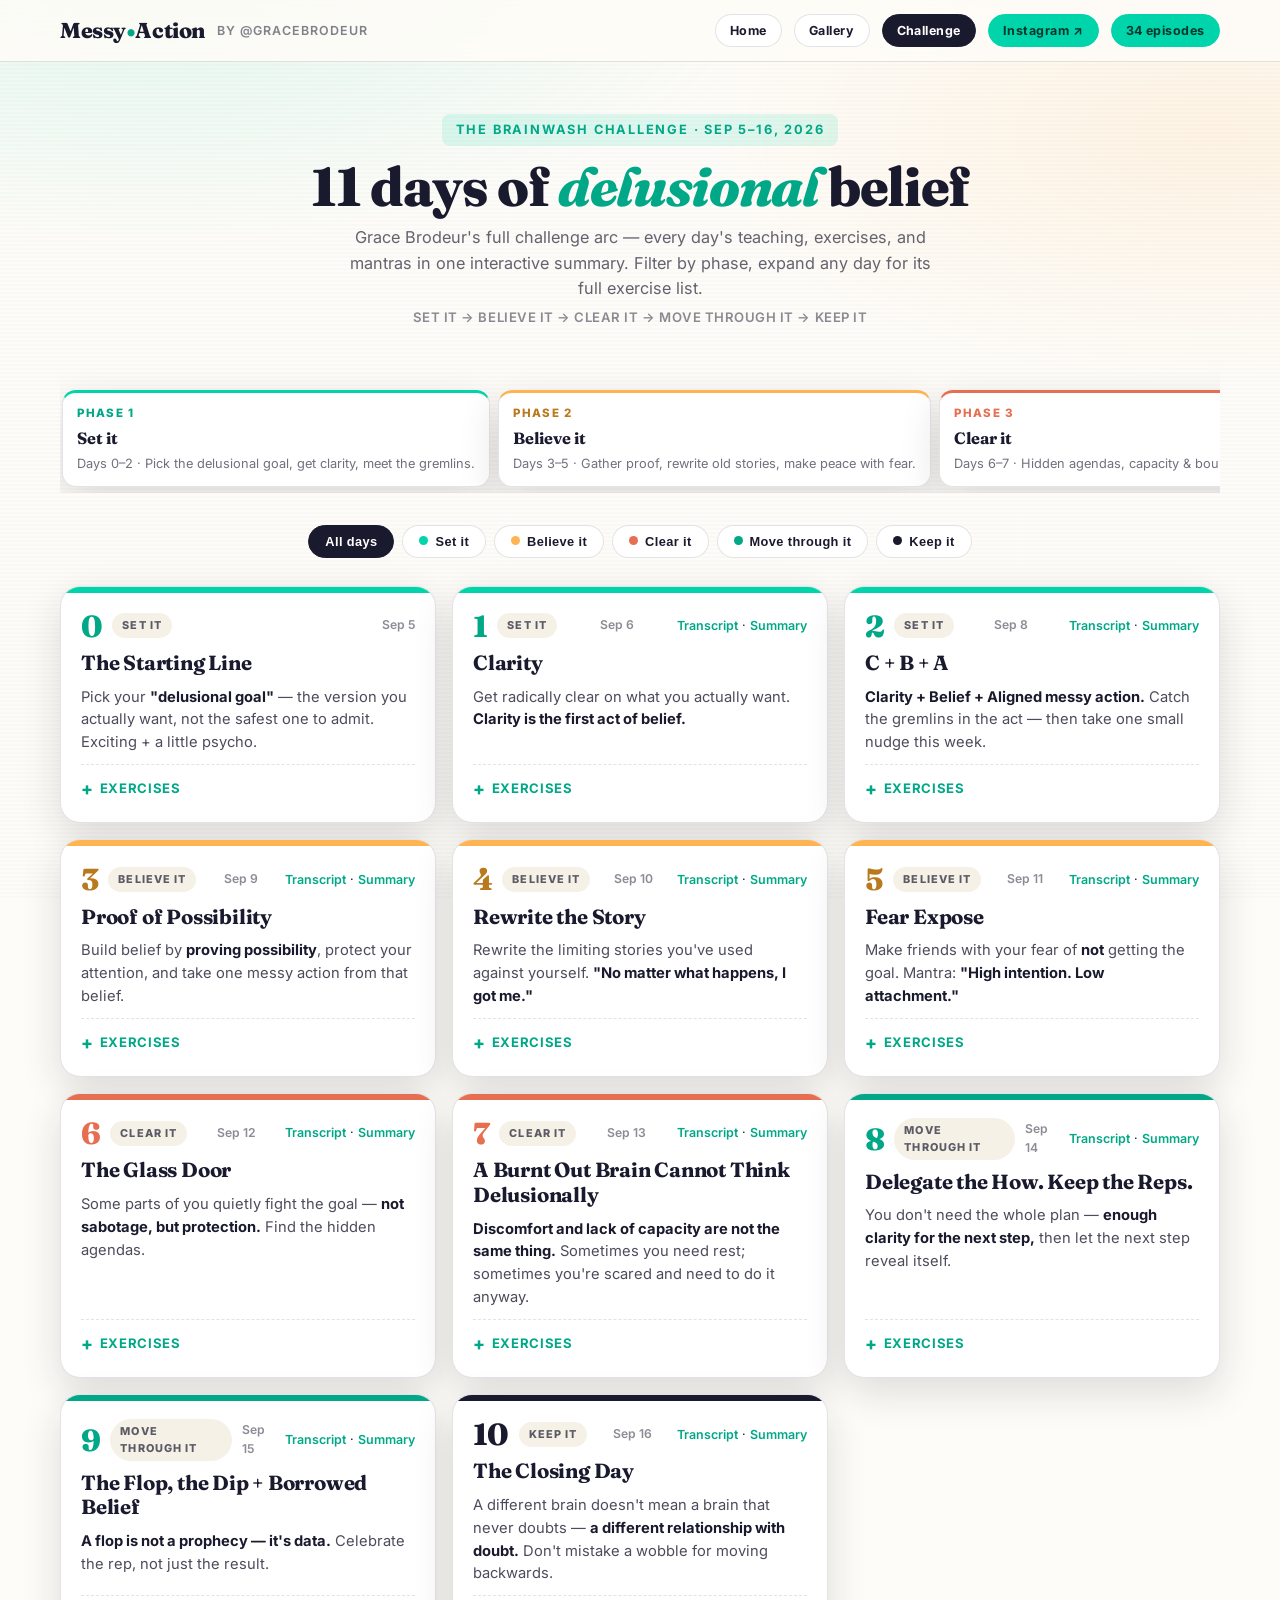
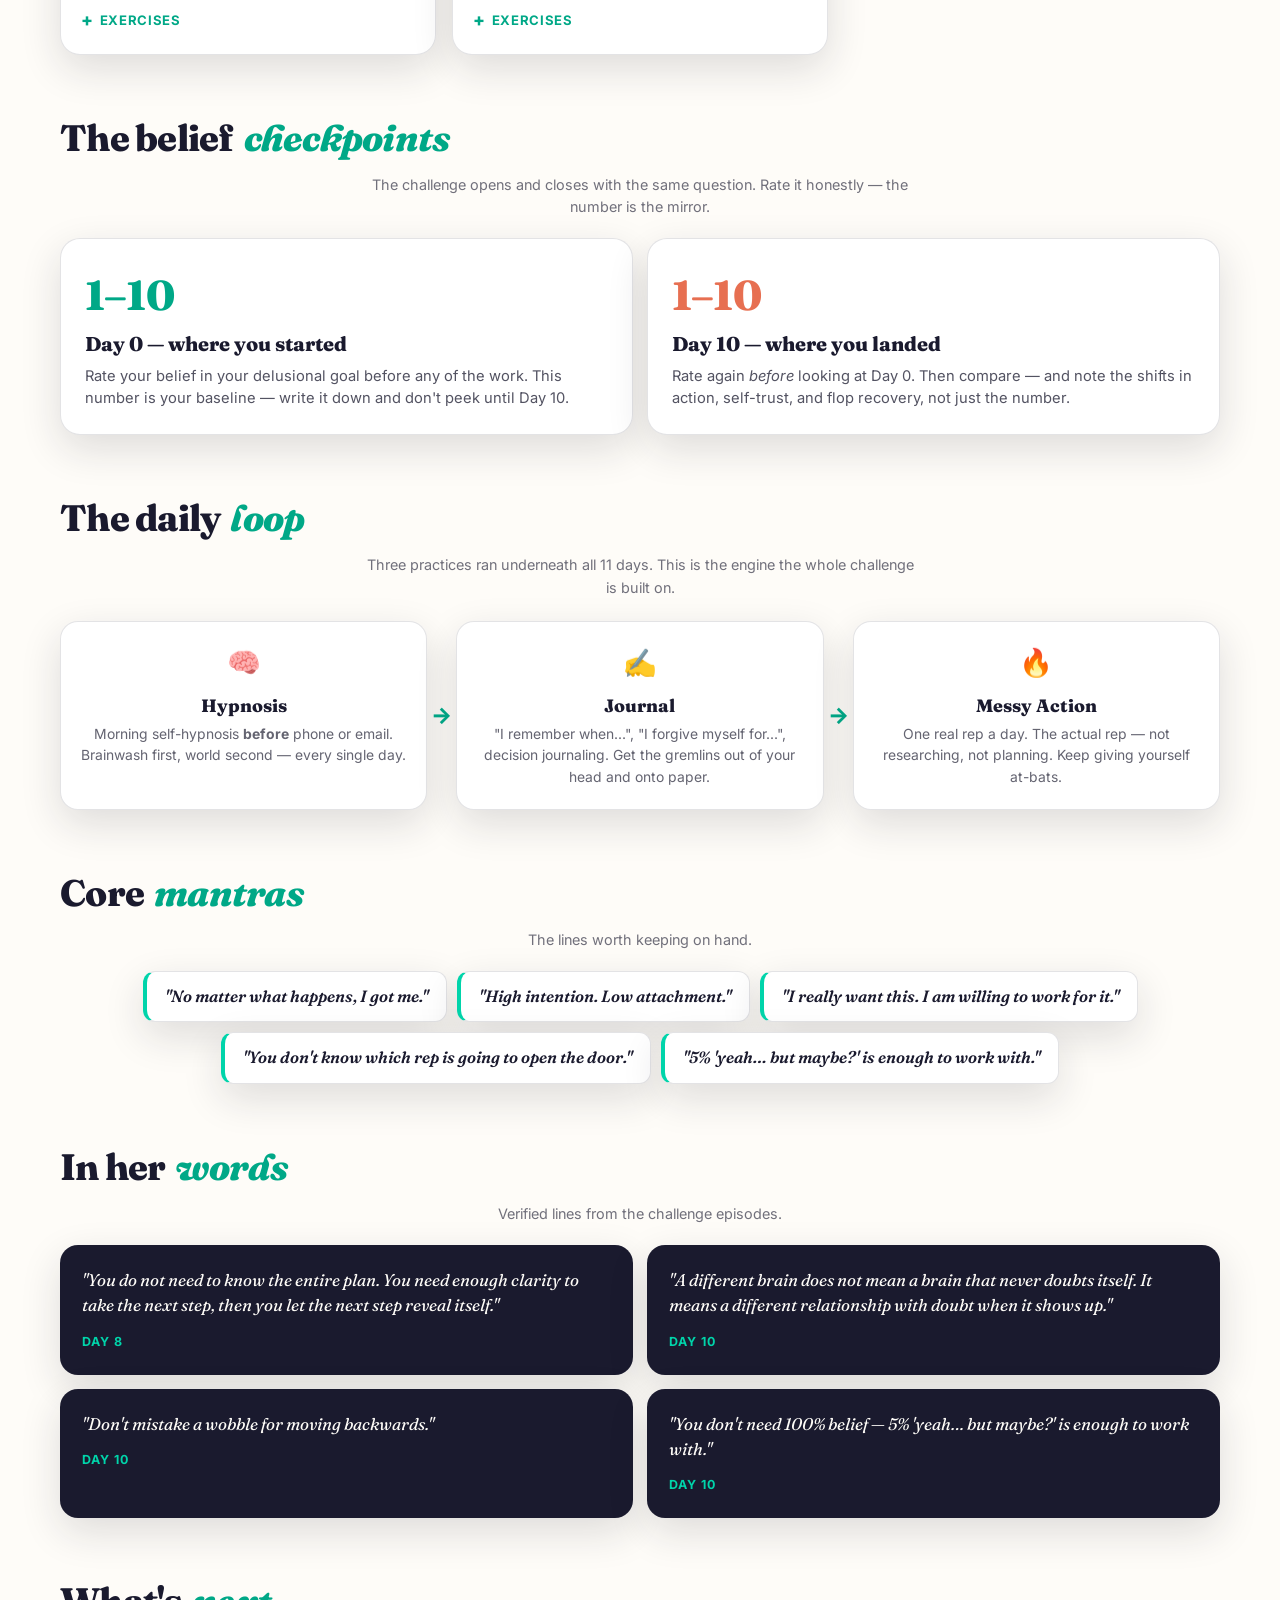
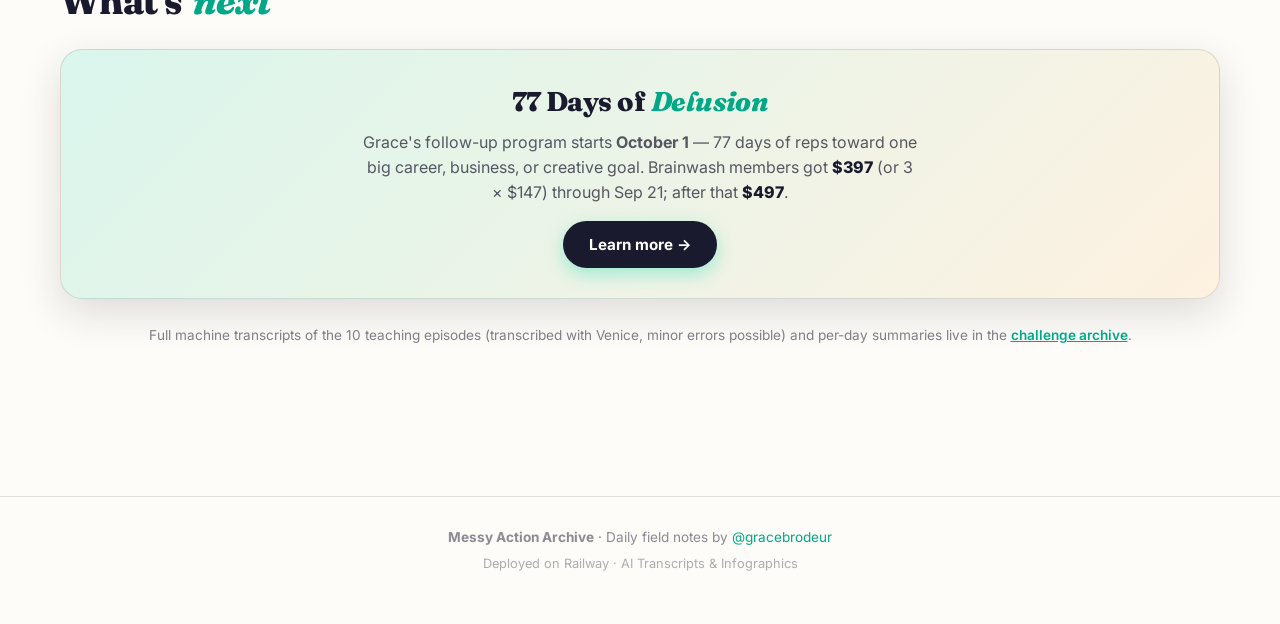
==== commit e25b7e11: "Link each challenge day to its transcript and summary in the archive" ====
--- a/challenge.html
+++ b/challenge.html
@@ -102,6 +102,9 @@
   .cta-btn:hover { background: var(--teal-deep); color: #fff; }
 
   .transcript-note { margin-top: 26px; text-align: center; font-size: .85rem; color: rgba(26,26,46,.55); }
+  .day-links { margin-left: auto; font-size: .78rem; white-space: nowrap; }
+  .day-links a { color: var(--teal-deep); text-decoration: none; font-weight: 600; }
+  .day-links a:hover { text-decoration: underline; }
 </style>
 </head>
 <body>
@@ -161,7 +164,7 @@
 
     <article class="day-card p1" data-phase="p1">
       <div class="band"></div><div class="inner">
-        <div class="day-top"><span class="day-num">1</span><span class="phase-tag">Set it</span><span class="day-date">Sep 6</span></div>
+        <div class="day-top"><span class="day-num">1</span><span class="phase-tag">Set it</span><span class="day-date">Sep 6</span><span class="day-links"><a href="challenge/transcripts/day-01.txt">Transcript</a> &middot; <a href="challenge/summaries/day-01.md">Summary</a></span></div>
         <h3 class="day-title">Clarity</h3>
         <p class="day-key">Get radically clear on what you actually want. <strong>Clarity is the first act of belief.</strong></p>
         <details class="ex"><summary>Exercises</summary><ul>
@@ -174,7 +177,7 @@
 
     <article class="day-card p1" data-phase="p1">
       <div class="band"></div><div class="inner">
-        <div class="day-top"><span class="day-num">2</span><span class="phase-tag">Set it</span><span class="day-date">Sep 8</span></div>
+        <div class="day-top"><span class="day-num">2</span><span class="phase-tag">Set it</span><span class="day-date">Sep 8</span><span class="day-links"><a href="challenge/transcripts/day-02.txt">Transcript</a> &middot; <a href="challenge/summaries/day-02.md">Summary</a></span></div>
         <h3 class="day-title">C + B + A</h3>
         <p class="day-key"><strong>Clarity + Belief + Aligned messy action.</strong> Catch the gremlins in the act — then take one small nudge this week.</p>
         <details class="ex"><summary>Exercises</summary><ul>
@@ -188,7 +191,7 @@
 
     <article class="day-card p2" data-phase="p2">
       <div class="band"></div><div class="inner">
-        <div class="day-top"><span class="day-num">3</span><span class="phase-tag">Believe it</span><span class="day-date">Sep 9</span></div>
+        <div class="day-top"><span class="day-num">3</span><span class="phase-tag">Believe it</span><span class="day-date">Sep 9</span><span class="day-links"><a href="challenge/transcripts/day-03.txt">Transcript</a> &middot; <a href="challenge/summaries/day-03.md">Summary</a></span></div>
         <h3 class="day-title">Proof of Possibility</h3>
         <p class="day-key">Build belief by <strong>proving possibility</strong>, protect your attention, and take one messy action from that belief.</p>
         <details class="ex"><summary>Exercises</summary><ul>
@@ -203,7 +206,7 @@
 
     <article class="day-card p2" data-phase="p2">
       <div class="band"></div><div class="inner">
-        <div class="day-top"><span class="day-num">4</span><span class="phase-tag">Believe it</span><span class="day-date">Sep 10</span></div>
+        <div class="day-top"><span class="day-num">4</span><span class="phase-tag">Believe it</span><span class="day-date">Sep 10</span><span class="day-links"><a href="challenge/transcripts/day-04.txt">Transcript</a> &middot; <a href="challenge/summaries/day-04.md">Summary</a></span></div>
         <h3 class="day-title">Rewrite the Story</h3>
         <p class="day-key">Rewrite the limiting stories you've used against yourself. <strong>"No matter what happens, I got me."</strong></p>
         <details class="ex"><summary>Exercises</summary><ul>
@@ -218,7 +221,7 @@
 
     <article class="day-card p2" data-phase="p2">
       <div class="band"></div><div class="inner">
-        <div class="day-top"><span class="day-num">5</span><span class="phase-tag">Believe it</span><span class="day-date">Sep 11</span></div>
+        <div class="day-top"><span class="day-num">5</span><span class="phase-tag">Believe it</span><span class="day-date">Sep 11</span><span class="day-links"><a href="challenge/transcripts/day-05.txt">Transcript</a> &middot; <a href="challenge/summaries/day-05.md">Summary</a></span></div>
         <h3 class="day-title">Fear Expose</h3>
         <p class="day-key">Make friends with your fear of <strong>not</strong> getting the goal. Mantra: <strong>"High intention. Low attachment."</strong></p>
         <details class="ex"><summary>Exercises</summary><ul>
@@ -234,7 +237,7 @@
 
     <article class="day-card p3" data-phase="p3">
       <div class="band"></div><div class="inner">
-        <div class="day-top"><span class="day-num">6</span><span class="phase-tag">Clear it</span><span class="day-date">Sep 12</span></div>
+        <div class="day-top"><span class="day-num">6</span><span class="phase-tag">Clear it</span><span class="day-date">Sep 12</span><span class="day-links"><a href="challenge/transcripts/day-06.txt">Transcript</a> &middot; <a href="challenge/summaries/day-06.md">Summary</a></span></div>
         <h3 class="day-title">The Glass Door</h3>
         <p class="day-key">Some parts of you quietly fight the goal — <strong>not sabotage, but protection.</strong> Find the hidden agendas.</p>
         <details class="ex"><summary>Exercises</summary><ul>
@@ -249,7 +252,7 @@
 
     <article class="day-card p3" data-phase="p3">
       <div class="band"></div><div class="inner">
-        <div class="day-top"><span class="day-num">7</span><span class="phase-tag">Clear it</span><span class="day-date">Sep 13</span></div>
+        <div class="day-top"><span class="day-num">7</span><span class="phase-tag">Clear it</span><span class="day-date">Sep 13</span><span class="day-links"><a href="challenge/transcripts/day-07.txt">Transcript</a> &middot; <a href="challenge/summaries/day-07.md">Summary</a></span></div>
         <h3 class="day-title">A Burnt Out Brain Cannot Think Delusionally</h3>
         <p class="day-key"><strong>Discomfort and lack of capacity are not the same thing.</strong> Sometimes you need rest; sometimes you're scared and need to do it anyway.</p>
         <details class="ex"><summary>Exercises</summary><ul>
@@ -264,7 +267,7 @@
 
     <article class="day-card p4" data-phase="p4">
       <div class="band"></div><div class="inner">
-        <div class="day-top"><span class="day-num">8</span><span class="phase-tag">Move through it</span><span class="day-date">Sep 14</span></div>
+        <div class="day-top"><span class="day-num">8</span><span class="phase-tag">Move through it</span><span class="day-date">Sep 14</span><span class="day-links"><a href="challenge/transcripts/day-08.txt">Transcript</a> &middot; <a href="challenge/summaries/day-08.md">Summary</a></span></div>
         <h3 class="day-title">Delegate the How. Keep the Reps.</h3>
         <p class="day-key">You don't need the whole plan — <strong>enough clarity for the next step,</strong> then let the next step reveal itself.</p>
         <details class="ex"><summary>Exercises</summary><ul>
@@ -277,7 +280,7 @@
 
     <article class="day-card p4" data-phase="p4">
       <div class="band"></div><div class="inner">
-        <div class="day-top"><span class="day-num">9</span><span class="phase-tag">Move through it</span><span class="day-date">Sep 15</span></div>
+        <div class="day-top"><span class="day-num">9</span><span class="phase-tag">Move through it</span><span class="day-date">Sep 15</span><span class="day-links"><a href="challenge/transcripts/day-09.txt">Transcript</a> &middot; <a href="challenge/summaries/day-09.md">Summary</a></span></div>
         <h3 class="day-title">The Flop, the Dip + Borrowed Belief</h3>
         <p class="day-key"><strong>A flop is not a prophecy — it's data.</strong> Celebrate the rep, not just the result.</p>
         <details class="ex"><summary>Exercises</summary><ul>
@@ -292,7 +295,7 @@
 
     <article class="day-card p5" data-phase="p5">
       <div class="band"></div><div class="inner">
-        <div class="day-top"><span class="day-num">10</span><span class="phase-tag">Keep it</span><span class="day-date">Sep 16</span></div>
+        <div class="day-top"><span class="day-num">10</span><span class="phase-tag">Keep it</span><span class="day-date">Sep 16</span><span class="day-links"><a href="challenge/transcripts/day-10.txt">Transcript</a> &middot; <a href="challenge/summaries/day-10.md">Summary</a></span></div>
         <h3 class="day-title">The Closing Day</h3>
         <p class="day-key">A different brain doesn't mean a brain that never doubts — <strong>a different relationship with doubt.</strong> Don't mistake a wobble for moving backwards.</p>
         <details class="ex"><summary>Exercises</summary><ul>
@@ -381,7 +384,7 @@
     <a class="cta-btn" href="https://gracebrodeur.com/77-days-of-delusion/" target="_blank" rel="noopener">Learn more →</a>
   </div>
 
-  <p class="transcript-note">Full audio transcripts for all 10 teaching episodes are being added to this archive — check back soon.</p>
+  <p class="transcript-note">Full machine transcripts of the 10 teaching episodes (transcribed with Venice, minor errors possible) and per-day summaries live in the <a href="challenge/" style="color:var(--teal-deep);font-weight:600;">challenge archive</a>.</p>
 </main>
 
 <footer>
